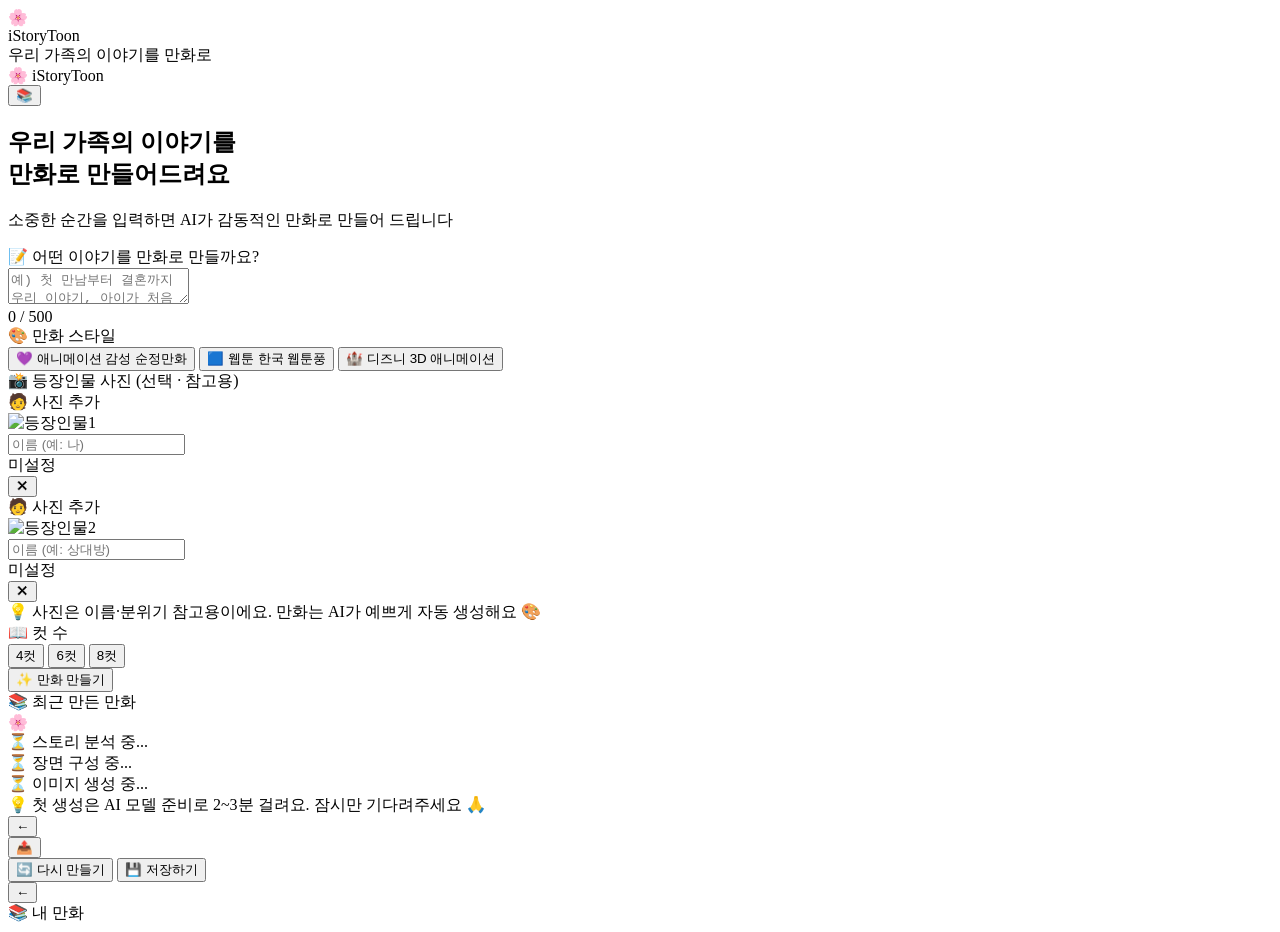
==== index.html @ 7381e4e4 "feat: iStoryToon v1" ====
<!DOCTYPE html>
<html lang="ko">
<head>
  <meta charset="UTF-8">
  <meta name="viewport" content="width=device-width, initial-scale=1.0, maximum-scale=1.0, user-scalable=no">
  <meta name="theme-color" content="#FF6B9D">
  <meta name="apple-mobile-web-app-capable" content="yes">
  <meta name="apple-mobile-web-app-status-bar-style" content="black-translucent">
  <title>iStoryToon 🌸</title>
  <link rel="manifest" href="manifest.json">
  <link rel="icon" type="image/png" href="assets/icons/favicon.png">
  <link rel="apple-touch-icon" href="assets/icons/icon-192.png">
  <link rel="stylesheet" href="style.css">
</head>
<body>

  <!-- 앱 래퍼 -->
  <div id="app">

    <!-- 스플래시 스크린 -->
    <div id="splash-screen" class="splash">
      <div class="splash-logo">🌸</div>
      <div class="splash-title">iStoryToon</div>
      <div class="splash-subtitle">우리 가족의 이야기를 만화로</div>
    </div>

    <!-- 메인 화면 -->
    <div id="main-screen" class="screen hidden">

      <!-- 상단 헤더 -->
      <header class="app-header">
        <div class="header-logo">🌸 iStoryToon</div>
        <button class="btn-icon" id="btn-my-toots">
          <span>📚</span>
        </button>
      </header>

      <!-- 히어로 섹션 -->
      <section class="hero-section">
        <h1 class="hero-title">우리 가족의 이야기를<br><span class="highlight">만화로 만들어드려요</span></h1>
        <p class="hero-desc">소중한 순간을 입력하면 AI가 감동적인 만화로 만들어 드립니다</p>
      </section>

      <!-- 스토리 입력 카드 -->
      <section class="input-section">
        <div class="card input-card">
          <div class="card-label">📝 어떤 이야기를 만화로 만들까요?</div>
          <textarea
            id="story-input"
            class="story-textarea"
            placeholder="예) 첫 만남부터 결혼까지 우리 이야기, 아이가 처음 말을 했을 때, 부모님의 오래된 사진을 발견했을 때..."
            maxlength="500"
          ></textarea>
          <div class="textarea-footer">
            <span id="char-count" class="char-count">0 / 500</span>
          </div>
        </div>

        <!-- 스타일 선택 -->
        <div class="card style-card">
          <div class="card-label">🎨 만화 스타일</div>
          <div class="style-grid" id="style-selector">
            <button class="style-btn active" data-style="shoujo">
              <span class="style-emoji">💜</span>
              <span class="style-name">애니메이션</span>
              <span class="style-desc">감성 순정만화</span>
            </button>
            <button class="style-btn" data-style="webtoon">
              <span class="style-emoji">🟦</span>
              <span class="style-name">웹툰</span>
              <span class="style-desc">한국 웹툰풍</span>
            </button>
            <button class="style-btn" data-style="disney">
              <span class="style-emoji">🏰</span>
              <span class="style-name">디즈니</span>
              <span class="style-desc">3D 애니메이션</span>
            </button>
          </div>
        </div>

        <!-- 등장인물 사진 업로드 -->
        <div class="card character-card">
          <div class="card-label">📸 등장인물 사진 <span style="font-weight:400;color:var(--text-muted);">(선택 · 참고용)</span></div>
          <div class="character-list" id="character-list">

            <!-- 등장인물 1 -->
            <div class="character-item" id="char-1">
              <div class="char-photo-wrap" onclick="document.getElementById('char-input-1').click()">
                <div class="char-photo-default" id="char-photo-1">
                  <span class="char-emoji">🧑</span>
                  <span class="char-add-text">사진 추가</span>
                </div>
                <img class="char-photo-img hidden" id="char-img-1" alt="등장인물1">
                <input type="file" id="char-input-1" accept="image/*" style="display:none" onchange="handleCharPhoto(1, this)">
              </div>
              <div class="char-info">
                <input class="char-name-input" id="char-name-1" type="text" placeholder="이름 (예: 나)" maxlength="10">
                <div class="char-badge" id="char-badge-1">미설정</div>
              </div>
              <button class="char-clear-btn hidden" id="char-clear-1" onclick="clearCharPhoto(1)">✕</button>
            </div>

            <!-- 등장인물 2 -->
            <div class="character-item" id="char-2">
              <div class="char-photo-wrap" onclick="document.getElementById('char-input-2').click()">
                <div class="char-photo-default" id="char-photo-2">
                  <span class="char-emoji">🧑</span>
                  <span class="char-add-text">사진 추가</span>
                </div>
                <img class="char-photo-img hidden" id="char-img-2" alt="등장인물2">
                <input type="file" id="char-input-2" accept="image/*" style="display:none" onchange="handleCharPhoto(2, this)">
              </div>
              <div class="char-info">
                <input class="char-name-input" id="char-name-2" type="text" placeholder="이름 (예: 상대방)" maxlength="10">
                <div class="char-badge" id="char-badge-2">미설정</div>
              </div>
              <button class="char-clear-btn hidden" id="char-clear-2" onclick="clearCharPhoto(2)">✕</button>
            </div>

          </div>
          <div class="char-hint">💡 사진은 이름·분위기 참고용이에요. 만화는 AI가 예쁘게 자동 생성해요 🎨</div>
        </div>

        <!-- 컷 수 선택 -->
        <div class="card cuts-card">
          <div class="card-label">📖 컷 수</div>
          <div class="cuts-selector" id="cuts-selector">
            <button class="cut-btn" data-cuts="4">4컷</button>
            <button class="cut-btn active" data-cuts="6">6컷</button>
            <button class="cut-btn" data-cuts="8">8컷</button>
          </div>
        </div>

        <!-- 생성 버튼 -->
        <button class="btn-primary" id="btn-generate">
          <span class="btn-icon-emoji">✨</span>
          <span>만화 만들기</span>
        </button>
      </section>

      <!-- 최근 만화 -->
      <section class="recent-section" id="recent-section">
        <div class="section-title">📚 최근 만든 만화</div>
        <div id="recent-list" class="recent-list"></div>
      </section>

    </div>

    <!-- 로딩 화면 -->
    <div id="loading-screen" class="screen hidden">
      <div class="loading-content">
        <div class="loading-emoji">🌸</div>
        <div class="loading-steps">
          <div class="step" id="step-story">
            <span class="step-icon">⏳</span>
            <span class="step-text">스토리 분석 중...</span>
          </div>
          <div class="step" id="step-panels">
            <span class="step-icon">⏳</span>
            <span class="step-text">장면 구성 중...</span>
          </div>
          <div class="step" id="step-images">
            <span class="step-icon">⏳</span>
            <span class="step-text">이미지 생성 중...</span>
          </div>
        </div>
        <div class="loading-tip" id="loading-tip">💡 첫 생성은 AI 모델 준비로 2~3분 걸려요. 잠시만 기다려주세요 🙏</div>
      </div>
    </div>

    <!-- 만화 뷰어 화면 -->
    <div id="viewer-screen" class="screen hidden">
      <header class="viewer-header">
        <button class="btn-back" id="btn-back">←</button>
        <div class="viewer-title" id="viewer-title"></div>
        <button class="btn-icon" id="btn-share">📤</button>
      </header>
      <div id="toon-viewer" class="toon-viewer"></div>
      <div class="viewer-footer">
        <button class="btn-secondary" id="btn-regenerate">🔄 다시 만들기</button>
        <button class="btn-primary" id="btn-save">💾 저장하기</button>
      </div>
    </div>

    <!-- 내 만화 목록 화면 -->
    <div id="library-screen" class="screen hidden">
      <header class="app-header">
        <button class="btn-back" id="btn-back-library">←</button>
        <div class="header-logo">📚 내 만화</div>
        <div></div>
      </header>
      <div id="library-list" class="library-list"></div>
    </div>

  </div>

  <!-- 토스트 메시지 -->
  <div id="toast" class="toast hidden"></div>

  <!-- 환경변수 (빌드 시 주입) -->
  <script src="env.js"></script>

  <!-- 등장인물 사진 핸들러 -->
  <script>
    // 등장인물 데이터 저장소
    window.characterData = { 1: null, 2: null };

    function handleCharPhoto(idx, input) {
      const file = input.files[0];
      if (!file) return;

      const reader = new FileReader();
      reader.onload = (e) => {
        const dataUrl = e.target.result;

        // 이미지 표시
        const img = document.getElementById('char-img-' + idx);
        const def = document.getElementById('char-photo-' + idx);
        const clearBtn = document.getElementById('char-clear-' + idx);
        const badge = document.getElementById('char-badge-' + idx);

        img.src = dataUrl;
        img.classList.remove('hidden');
        def.style.display = 'none';
        clearBtn.classList.remove('hidden');
        badge.textContent = '사진 등록됨';
        badge.classList.add('set');

        // 상태 저장 (리사이즈 후)
        resizeForUpload(dataUrl).then(resized => {
          const name = document.getElementById('char-name-' + idx).value || `등장인물${idx}`;
          window.characterData[idx] = { dataUrl: resized, name, file };
        });
      };
      reader.readAsDataURL(file);
    }

    function clearCharPhoto(idx) {
      const img = document.getElementById('char-img-' + idx);
      const def = document.getElementById('char-photo-' + idx);
      const clearBtn = document.getElementById('char-clear-' + idx);
      const badge = document.getElementById('char-badge-' + idx);
      const input = document.getElementById('char-input-' + idx);

      img.src = '';
      img.classList.add('hidden');
      def.style.display = '';
      clearBtn.classList.add('hidden');
      badge.textContent = '미설정';
      badge.classList.remove('set');
      input.value = '';
      window.characterData[idx] = null;
    }

    function resizeForUpload(dataUrl, maxSize = 768) {
      return new Promise(resolve => {
        const img = new Image();
        img.onload = () => {
          const scale = Math.min(1, maxSize / Math.max(img.width, img.height));
          const w = Math.round(img.width * scale);
          const h = Math.round(img.height * scale);
          const canvas = document.createElement('canvas');
          canvas.width = w; canvas.height = h;
          canvas.getContext('2d').drawImage(img, 0, 0, w, h);
          resolve(canvas.toDataURL('image/jpeg', 0.85));
        };
        img.src = dataUrl;
      });
    }
  </script>

  <!-- 모듈 스크립트 -->
  <script type="module" src="main.js"></script>

</body>
</html>
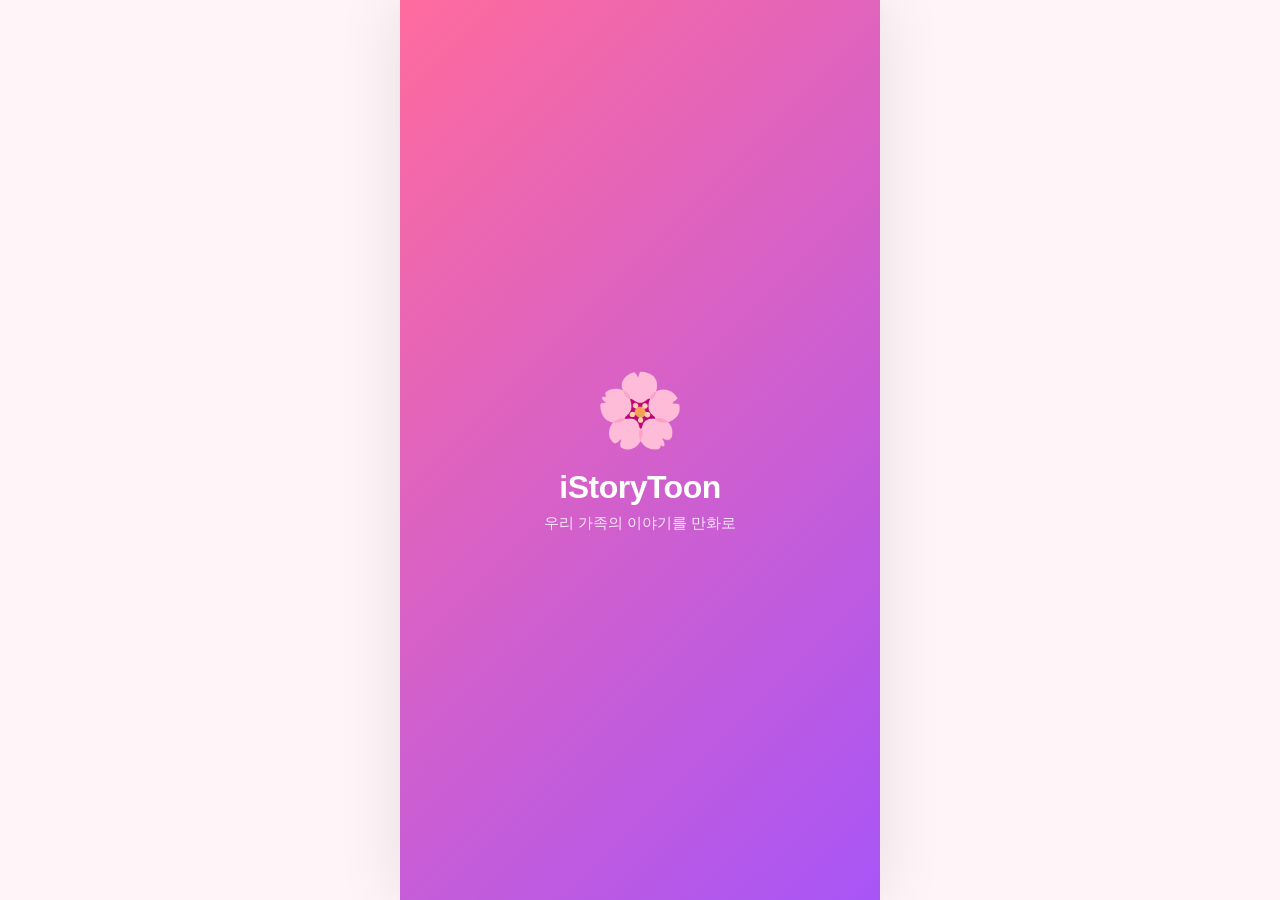
==== commit 09d23481: "feat: 스타일 4종 + 예시 이미지 추가 (수채화 옵션)" ====
--- a/index.html
+++ b/index.html
@@ -61,19 +61,36 @@
           <div class="card-label">🎨 만화 스타일</div>
           <div class="style-grid" id="style-selector">
             <button class="style-btn active" data-style="shoujo">
+              <div class="style-preview" style="background:linear-gradient(135deg,#ffe4f0,#e8d5ff);">
+                <img src="https://replicate.delivery/xezq/PV59G6U0mZY4DJZf2SiucWEw1E81gj5OU2zTuMJ3fl4cyijWA/out_0.webp" alt="순정만화" onerror="this.parentNode.innerHTML='💜';">
+              </div>
               <span class="style-emoji">💜</span>
               <span class="style-name">애니메이션</span>
               <span class="style-desc">감성 순정만화</span>
             </button>
             <button class="style-btn" data-style="webtoon">
+              <div class="style-preview" style="background:linear-gradient(135deg,#dbeafe,#ede9fe);">
+                <img src="https://replicate.delivery/xezq/igWpuNmnrRaEKBDIlknFGQHFlsmgdX5IUarHMqzH8Lv4FFWA/output.jpg" alt="웹툰" onerror="this.parentNode.innerHTML='🟦';">
+              </div>
               <span class="style-emoji">🟦</span>
               <span class="style-name">웹툰</span>
               <span class="style-desc">한국 웹툰풍</span>
             </button>
             <button class="style-btn" data-style="disney">
+              <div class="style-preview" style="background:linear-gradient(135deg,#fce7f3,#fef3c7);">
+                <img src="https://replicate.delivery/xezq/nqr3GvW51aryP5kQpAFyQDXCJGsIWbllGHJJpjP2HYKbFHtA/output.jpg" alt="디즈니" onerror="this.parentNode.innerHTML='🏰';">
+              </div>
               <span class="style-emoji">🏰</span>
               <span class="style-name">디즈니</span>
               <span class="style-desc">3D 애니메이션</span>
+            </button>
+            <button class="style-btn" data-style="watercolor">
+              <div class="style-preview" style="background:linear-gradient(135deg,#f0fdf4,#ecfdf5);">
+                <img src="https://replicate.delivery/xezq/fuJIc5IJiFyhNS0GM5RMQnA3rrHiASTD1ybK6Yap9hzaFHtA/output.jpg" alt="수채화" onerror="this.parentNode.innerHTML='🎨';">
+              </div>
+              <span class="style-emoji">🎨</span>
+              <span class="style-name">수채화</span>
+              <span class="style-desc">따뜻한 수채화풍</span>
             </button>
           </div>
         </div>
--- a/style.css
+++ b/style.css
@@ -0,0 +1,686 @@
+/* ========================================
+   StoryToon - 메인 스타일시트
+   기능별 섹션으로 분리
+   ======================================== */
+
+/* === 1. CSS 변수 (디자인 토큰) === */
+:root {
+  --primary: #FF6B9D;
+  --primary-dark: #E8527F;
+  --primary-light: #FFD6E7;
+  --secondary: #A855F7;
+  --secondary-light: #EDE9FE;
+  --accent: #F59E0B;
+  --bg: #FFF5F8;
+  --bg-card: #FFFFFF;
+  --text-primary: #1E1B4B;
+  --text-secondary: #6B7280;
+  --text-muted: #9CA3AF;
+  --border: #F0E6F0;
+  --shadow-sm: 0 2px 8px rgba(255, 107, 157, 0.1);
+  --shadow-md: 0 4px 20px rgba(255, 107, 157, 0.15);
+  --shadow-lg: 0 8px 40px rgba(255, 107, 157, 0.2);
+  --radius-sm: 12px;
+  --radius-md: 18px;
+  --radius-lg: 24px;
+  --font-main: 'Pretendard', -apple-system, BlinkMacSystemFont, sans-serif;
+  --safe-top: env(safe-area-inset-top, 0px);
+  --safe-bottom: env(safe-area-inset-bottom, 0px);
+}
+
+/* === 2. 리셋 & 베이스 === */
+*, *::before, *::after { box-sizing: border-box; margin: 0; padding: 0; }
+html { height: 100%; -webkit-text-size-adjust: 100%; }
+body {
+  font-family: var(--font-main);
+  background: var(--bg);
+  color: var(--text-primary);
+  min-height: 100%;
+  overflow-x: hidden;
+  -webkit-font-smoothing: antialiased;
+}
+img { max-width: 100%; border-radius: var(--radius-sm); }
+button { cursor: pointer; border: none; background: none; font-family: inherit; }
+
+/* === 3. 앱 컨테이너 === */
+#app {
+  max-width: 480px;
+  margin: 0 auto;
+  min-height: 100vh;
+  position: relative;
+  background: var(--bg);
+}
+
+/* === 4. 화면 전환 === */
+.screen { display: flex; flex-direction: column; min-height: 100vh; }
+.screen.hidden { display: none !important; }
+
+/* === 5. 스플래시 스크린 === */
+.splash {
+  display: flex;
+  flex-direction: column;
+  align-items: center;
+  justify-content: center;
+  min-height: 100vh;
+  background: linear-gradient(135deg, #FF6B9D 0%, #A855F7 100%);
+  color: white;
+  text-align: center;
+}
+.splash-logo { font-size: 72px; animation: splashPulse 1.2s ease-in-out infinite; }
+.splash-title { font-size: 32px; font-weight: 800; margin-top: 16px; letter-spacing: -0.5px; }
+.splash-subtitle { font-size: 15px; opacity: 0.85; margin-top: 8px; }
+@keyframes splashPulse { 0%,100% { transform: scale(1); } 50% { transform: scale(1.12); } }
+
+/* === 6. 공통 헤더 === */
+.app-header {
+  display: flex;
+  align-items: center;
+  justify-content: space-between;
+  padding: calc(16px + var(--safe-top)) 20px 16px;
+  background: var(--bg-card);
+  border-bottom: 1px solid var(--border);
+  position: sticky;
+  top: 0;
+  z-index: 100;
+}
+.header-logo { font-size: 18px; font-weight: 800; color: var(--primary); }
+.viewer-header {
+  display: flex;
+  align-items: center;
+  justify-content: space-between;
+  padding: calc(16px + var(--safe-top)) 16px 14px;
+  background: var(--bg-card);
+  border-bottom: 1px solid var(--border);
+  position: sticky;
+  top: 0;
+  z-index: 100;
+}
+.viewer-title { font-size: 16px; font-weight: 700; flex: 1; text-align: center; margin: 0 12px; }
+.btn-back {
+  font-size: 22px;
+  color: var(--text-primary);
+  padding: 4px 8px;
+  border-radius: 8px;
+}
+.btn-back:active { background: var(--border); }
+
+/* === 7. 버튼 공통 === */
+.btn-primary {
+  display: flex;
+  align-items: center;
+  justify-content: center;
+  gap: 8px;
+  width: 100%;
+  padding: 16px;
+  background: linear-gradient(135deg, var(--primary) 0%, var(--secondary) 100%);
+  color: white;
+  font-size: 17px;
+  font-weight: 700;
+  border-radius: var(--radius-md);
+  box-shadow: var(--shadow-md);
+  transition: transform 0.15s, box-shadow 0.15s;
+  letter-spacing: -0.3px;
+}
+.btn-primary:active { transform: scale(0.97); box-shadow: var(--shadow-sm); }
+.btn-primary:disabled {
+  background: #D1D5DB;
+  box-shadow: none;
+  cursor: not-allowed;
+}
+.btn-secondary {
+  display: flex;
+  align-items: center;
+  justify-content: center;
+  gap: 8px;
+  padding: 14px 20px;
+  background: white;
+  color: var(--primary);
+  font-size: 15px;
+  font-weight: 600;
+  border: 2px solid var(--primary-light);
+  border-radius: var(--radius-md);
+  transition: background 0.15s;
+}
+.btn-secondary:active { background: var(--primary-light); }
+.btn-icon {
+  display: flex;
+  align-items: center;
+  justify-content: center;
+  width: 40px;
+  height: 40px;
+  border-radius: 50%;
+  font-size: 20px;
+  transition: background 0.15s;
+}
+.btn-icon:active { background: var(--border); }
+.btn-icon-emoji { font-size: 18px; }
+
+/* === 8. 히어로 섹션 === */
+.hero-section {
+  padding: 28px 20px 8px;
+  text-align: center;
+}
+.hero-title {
+  font-size: 24px;
+  font-weight: 800;
+  line-height: 1.35;
+  color: var(--text-primary);
+  letter-spacing: -0.5px;
+}
+.hero-title .highlight {
+  background: linear-gradient(135deg, var(--primary), var(--secondary));
+  -webkit-background-clip: text;
+  -webkit-text-fill-color: transparent;
+  background-clip: text;
+}
+.hero-desc {
+  margin-top: 10px;
+  font-size: 14px;
+  color: var(--text-secondary);
+  line-height: 1.6;
+}
+
+/* === 9. 카드 === */
+.card {
+  background: var(--bg-card);
+  border-radius: var(--radius-md);
+  padding: 18px;
+  box-shadow: var(--shadow-sm);
+  border: 1px solid var(--border);
+}
+.card-label {
+  font-size: 13px;
+  font-weight: 700;
+  color: var(--text-secondary);
+  margin-bottom: 12px;
+  text-transform: uppercase;
+  letter-spacing: 0.3px;
+}
+
+/* === 10. 입력 섹션 === */
+.input-section {
+  padding: 16px 20px;
+  display: flex;
+  flex-direction: column;
+  gap: 14px;
+}
+.story-textarea {
+  width: 100%;
+  min-height: 120px;
+  border: none;
+  outline: none;
+  font-family: inherit;
+  font-size: 15px;
+  line-height: 1.65;
+  color: var(--text-primary);
+  resize: none;
+  background: transparent;
+}
+.story-textarea::placeholder { color: var(--text-muted); }
+.textarea-footer {
+  display: flex;
+  justify-content: flex-end;
+  margin-top: 8px;
+}
+.char-count { font-size: 12px; color: var(--text-muted); }
+.char-count.near-limit { color: var(--accent); }
+
+/* === 11. 스타일 선택 === */
+.style-grid {
+  display: grid;
+  grid-template-columns: repeat(3, 1fr);
+  gap: 10px;
+}
+.style-btn {
+  display: flex;
+  flex-direction: column;
+  align-items: center;
+  gap: 4px;
+  padding: 14px 8px;
+  border: 2px solid var(--border);
+  border-radius: var(--radius-sm);
+  background: var(--bg);
+  transition: all 0.2s;
+}
+.style-btn.active {
+  border-color: var(--primary);
+  background: var(--primary-light);
+}
+.style-emoji { font-size: 22px; }
+.style-name { font-size: 13px; font-weight: 700; color: var(--text-primary); }
+.style-desc { font-size: 11px; color: var(--text-muted); }
+
+/* === 12. 컷 수 선택 === */
+.cuts-selector {
+  display: flex;
+  gap: 10px;
+}
+.cut-btn {
+  flex: 1;
+  padding: 12px;
+  border: 2px solid var(--border);
+  border-radius: var(--radius-sm);
+  font-size: 14px;
+  font-weight: 700;
+  color: var(--text-secondary);
+  background: var(--bg);
+  transition: all 0.2s;
+}
+.cut-btn.active {
+  border-color: var(--primary);
+  background: var(--primary-light);
+  color: var(--primary);
+}
+
+/* === 13. 최근 만화 === */
+.recent-section {
+  padding: 8px 20px 32px;
+}
+.section-title {
+  font-size: 16px;
+  font-weight: 700;
+  margin-bottom: 14px;
+  color: var(--text-primary);
+}
+.recent-list {
+  display: flex;
+  flex-direction: column;
+  gap: 12px;
+}
+.recent-item {
+  display: flex;
+  align-items: center;
+  gap: 14px;
+  background: var(--bg-card);
+  border-radius: var(--radius-sm);
+  padding: 14px;
+  border: 1px solid var(--border);
+  cursor: pointer;
+  transition: box-shadow 0.15s;
+}
+.recent-item:active { box-shadow: var(--shadow-md); }
+.recent-thumb {
+  width: 60px;
+  height: 60px;
+  border-radius: 10px;
+  object-fit: cover;
+  background: var(--primary-light);
+  flex-shrink: 0;
+  display: flex;
+  align-items: center;
+  justify-content: center;
+  font-size: 28px;
+}
+.recent-info { flex: 1; min-width: 0; }
+.recent-title { font-size: 14px; font-weight: 700; color: var(--text-primary); truncate: true; white-space: nowrap; overflow: hidden; text-overflow: ellipsis; }
+.recent-meta { font-size: 12px; color: var(--text-muted); margin-top: 4px; }
+
+/* === 14. 로딩 화면 === */
+#loading-screen {
+  align-items: center;
+  justify-content: center;
+  background: linear-gradient(160deg, #FFF5F8 0%, #EDE9FE 100%);
+}
+.loading-content { text-align: center; padding: 40px 32px; }
+.loading-emoji {
+  font-size: 64px;
+  animation: floatEmoji 2s ease-in-out infinite;
+  display: block;
+  margin-bottom: 32px;
+}
+@keyframes floatEmoji {
+  0%,100% { transform: translateY(0) rotate(-5deg); }
+  50% { transform: translateY(-12px) rotate(5deg); }
+}
+.loading-steps {
+  display: flex;
+  flex-direction: column;
+  gap: 16px;
+  text-align: left;
+  margin-bottom: 28px;
+}
+.step {
+  display: flex;
+  align-items: center;
+  gap: 12px;
+  padding: 14px 18px;
+  background: white;
+  border-radius: var(--radius-sm);
+  box-shadow: var(--shadow-sm);
+  opacity: 0.4;
+  transition: all 0.4s;
+}
+.step.active { opacity: 1; }
+.step.done { opacity: 0.7; }
+.step.done .step-icon::before { content: '✅'; }
+.step-icon { font-size: 20px; width: 28px; text-align: center; }
+.step-text { font-size: 15px; font-weight: 600; color: var(--text-primary); }
+.loading-tip { font-size: 13px; color: var(--text-muted); }
+
+/* === 15. 만화 뷰어 === */
+.toon-viewer {
+  flex: 1;
+  overflow-y: auto;
+  padding: 16px 16px 8px;
+  display: flex;
+  flex-direction: column;
+  gap: 0;
+}
+
+/* 만화 패널 */
+.toon-panel {
+  background: white;
+  border-radius: var(--radius-sm);
+  overflow: hidden;
+  margin-bottom: 4px;
+  box-shadow: var(--shadow-sm);
+}
+.panel-image-wrap {
+  position: relative;
+  background: var(--primary-light);
+  aspect-ratio: 3/2;
+  overflow: hidden;
+}
+.panel-image-wrap img {
+  width: 100%;
+  height: 100%;
+  object-fit: cover;
+  border-radius: 0;
+}
+.panel-image-placeholder {
+  width: 100%;
+  height: 100%;
+  display: flex;
+  align-items: center;
+  justify-content: center;
+  font-size: 48px;
+  background: linear-gradient(135deg, var(--primary-light), var(--secondary-light));
+}
+.panel-sfx {
+  position: absolute;
+  top: 12px;
+  right: 12px;
+  background: var(--accent);
+  color: white;
+  font-size: 12px;
+  font-weight: 800;
+  padding: 4px 10px;
+  border-radius: 20px;
+  letter-spacing: 0.5px;
+}
+
+/* 대화 영역 */
+.panel-dialogue {
+  padding: 14px 16px;
+}
+.panel-narration {
+  font-size: 12px;
+  color: var(--text-muted);
+  font-style: italic;
+  border-left: 3px solid var(--primary-light);
+  padding-left: 10px;
+  margin-bottom: 10px;
+  line-height: 1.6;
+}
+.speech-bubble {
+  display: flex;
+  flex-direction: column;
+  margin-bottom: 10px;
+}
+.speech-bubble.right { align-items: flex-end; }
+.bubble-speaker {
+  font-size: 11px;
+  font-weight: 700;
+  color: var(--text-muted);
+  margin-bottom: 4px;
+}
+.bubble-text {
+  background: var(--bg);
+  border: 1.5px solid var(--border);
+  border-radius: 14px;
+  padding: 10px 14px;
+  font-size: 14px;
+  line-height: 1.55;
+  color: var(--text-primary);
+  max-width: 85%;
+  position: relative;
+}
+.speech-bubble.right .bubble-text {
+  background: var(--primary-light);
+  border-color: var(--primary-light);
+}
+.bubble-thought .bubble-text {
+  border-style: dashed;
+  font-style: italic;
+  color: var(--text-secondary);
+}
+
+/* 에필로그 */
+.toon-epilogue {
+  background: linear-gradient(135deg, var(--primary), var(--secondary));
+  color: white;
+  padding: 24px 20px;
+  text-align: center;
+  border-radius: var(--radius-md);
+  margin: 12px 0 8px;
+  font-size: 15px;
+  font-weight: 600;
+  line-height: 1.65;
+  letter-spacing: -0.2px;
+}
+.epilogue-icon { font-size: 28px; margin-bottom: 10px; display: block; }
+
+/* === 16. 뷰어 하단 === */
+.viewer-footer {
+  display: flex;
+  gap: 12px;
+  padding: 14px 16px calc(14px + var(--safe-bottom));
+  background: var(--bg-card);
+  border-top: 1px solid var(--border);
+}
+.viewer-footer .btn-secondary { flex: 1; }
+.viewer-footer .btn-primary { flex: 2; }
+
+/* === 17. 라이브러리 === */
+.library-list {
+  padding: 16px 20px;
+  display: flex;
+  flex-direction: column;
+  gap: 14px;
+}
+.library-card {
+  background: white;
+  border-radius: var(--radius-md);
+  overflow: hidden;
+  border: 1px solid var(--border);
+  box-shadow: var(--shadow-sm);
+  cursor: pointer;
+}
+.library-thumb {
+  width: 100%;
+  aspect-ratio: 16/7;
+  object-fit: cover;
+  background: var(--primary-light);
+  display: flex;
+  align-items: center;
+  justify-content: center;
+  font-size: 40px;
+}
+.library-info { padding: 14px; }
+.library-title { font-size: 15px; font-weight: 700; color: var(--text-primary); }
+.library-meta { font-size: 12px; color: var(--text-muted); margin-top: 6px; }
+
+/* === 18. 토스트 === */
+.toast {
+  position: fixed;
+  bottom: calc(20px + var(--safe-bottom));
+  left: 50%;
+  transform: translateX(-50%);
+  background: #1E1B4B;
+  color: white;
+  padding: 12px 20px;
+  border-radius: 24px;
+  font-size: 14px;
+  font-weight: 600;
+  z-index: 9999;
+  box-shadow: var(--shadow-lg);
+  white-space: nowrap;
+  transition: opacity 0.3s;
+}
+.toast.hidden { display: none; }
+
+/* === 19. 에러 상태 === */
+.error-panel {
+  background: #FEF2F2;
+  border: 1.5px solid #FECACA;
+  border-radius: var(--radius-sm);
+  padding: 16px;
+  text-align: center;
+  color: #EF4444;
+  font-size: 14px;
+}
+
+/* === 19b. 등장인물 사진 업로드 === */
+.character-card { }
+
+.character-list {
+  display: flex;
+  gap: 14px;
+}
+
+.character-item {
+  flex: 1;
+  position: relative;
+  display: flex;
+  flex-direction: column;
+  align-items: center;
+  gap: 8px;
+}
+
+.char-photo-wrap {
+  width: 100%;
+  aspect-ratio: 1;
+  border-radius: var(--radius-sm);
+  overflow: hidden;
+  cursor: pointer;
+  position: relative;
+}
+
+.char-photo-default {
+  width: 100%;
+  height: 100%;
+  background: linear-gradient(135deg, var(--primary-light), var(--secondary-light));
+  display: flex;
+  flex-direction: column;
+  align-items: center;
+  justify-content: center;
+  gap: 6px;
+  border: 2px dashed var(--border);
+  border-radius: var(--radius-sm);
+  transition: all 0.2s;
+}
+.char-photo-default:hover {
+  border-color: var(--primary);
+  background: var(--primary-light);
+}
+.char-photo-default:hover .char-add-text { color: var(--primary); }
+
+.char-emoji { font-size: 28px; }
+.char-add-text {
+  font-size: 11px;
+  font-weight: 600;
+  color: var(--text-muted);
+  transition: color 0.2s;
+}
+
+.char-photo-img {
+  width: 100%;
+  height: 100%;
+  object-fit: cover;
+  border-radius: var(--radius-sm);
+}
+
+.char-info {
+  width: 100%;
+  display: flex;
+  flex-direction: column;
+  gap: 5px;
+}
+
+.char-name-input {
+  width: 100%;
+  padding: 8px 10px;
+  border: 1.5px solid var(--border);
+  border-radius: 8px;
+  font-size: 13px;
+  font-family: inherit;
+  background: var(--bg);
+  color: var(--text-primary);
+  outline: none;
+  text-align: center;
+  transition: border-color 0.2s;
+}
+.char-name-input:focus { border-color: var(--primary); }
+.char-name-input::placeholder { color: var(--text-muted); font-size: 12px; }
+
+.char-badge {
+  text-align: center;
+  font-size: 11px;
+  font-weight: 600;
+  color: var(--text-muted);
+  padding: 3px 8px;
+  background: var(--bg);
+  border-radius: 20px;
+  border: 1px solid var(--border);
+  transition: all 0.2s;
+}
+.char-badge.set {
+  color: var(--primary);
+  background: var(--primary-light);
+  border-color: var(--primary-light);
+}
+
+.char-clear-btn {
+  position: absolute;
+  top: -6px;
+  right: -6px;
+  width: 22px;
+  height: 22px;
+  border-radius: 50%;
+  background: #EF4444;
+  color: white;
+  font-size: 11px;
+  font-weight: 700;
+  display: flex;
+  align-items: center;
+  justify-content: center;
+  cursor: pointer;
+  z-index: 10;
+  transition: transform 0.15s;
+}
+.char-clear-btn:hover { transform: scale(1.15); }
+
+.char-hint {
+  margin-top: 10px;
+  font-size: 12px;
+  color: var(--text-muted);
+  line-height: 1.5;
+  text-align: center;
+}
+
+/* === 20. 빈 상태 === */
+.empty-state {
+  text-align: center;
+  padding: 40px 20px;
+  color: var(--text-muted);
+}
+.empty-state-emoji { font-size: 48px; margin-bottom: 12px; }
+.empty-state-text { font-size: 14px; line-height: 1.6; }
+
+/* === 21. 반응형 === */
+@media (min-width: 480px) {
+  #app { box-shadow: 0 0 60px rgba(0,0,0,0.1); }
+}
+@media (prefers-color-scheme: dark) {
+  /* 추후 다크모드 지원 예정 */
+}
